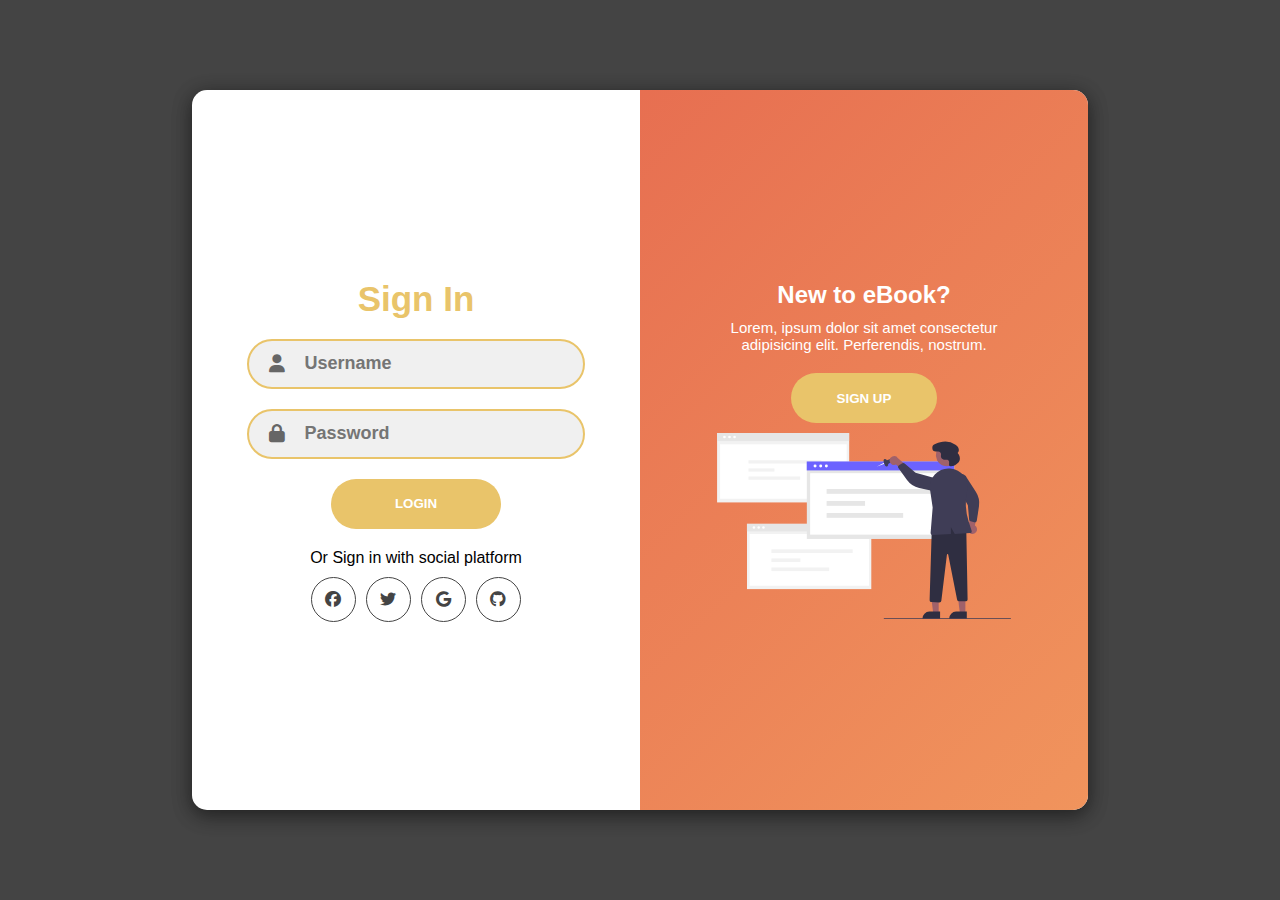
==== login.html @ 214e0504 "first commit" ====
<!DOCTYPE html>
<html lang="en">
  <head>
    <meta charset="UTF-8" />
    <meta name="viewport" content="width=device-width, initial-scale=1.0" />
    <title>Sign In</title>
    <link
      rel="stylesheet"
      href="https://cdnjs.cloudflare.com/ajax/libs/font-awesome/6.6.0/css/all.min.css"
    />
    <link rel="stylesheet" href="./css/style.css" />
  </head>
  <body>
    <div class="container">
      <div class="signIn-signUp">
        <form action="" class="signIn-form">
          <h2 class="title">Sign In</h2>
          <div class="input-field">
            <i class="fas fa-user"></i>
            <input type="text" placeholder="Username" />
          </div>
          <div class="input-field">
            <i class="fas fa-lock"></i>
            <input type="password" placeholder="Password" />
          </div>
          <input type="submit" value="Login" class="btn" />
          <p class="social-text">Or Sign in with social platform</p>
          <div class="social-media">
            <a href="" class="social-icon">
              <i class="fab fa-facebook"></i>
            </a>
            <a href="" class="social-icon">
              <i class="fab fa-twitter"></i>
            </a>
            <a href="" class="social-icon">
              <i class="fab fa-google"></i>
            </a>
            <a href="" class="social-icon">
              <i class="fab fa-github"></i>
            </a>
          </div>
          <p class="account-text">Don't have an account? <a href="#" id="sign-up-btn2">Sign up</a></p>
        </form>
        <form action="" class="signUp-form">
          <h2 class="title">Sign Up</h2>
          <div class="input-field">
            <i class="fas fa-user"></i>
            <input type="text" placeholder="Username" />
          </div>
          <div class="input-field">
            <i class="fas fa-envelope"></i>
            <input type="text" placeholder="Email" />
          </div>
          <div class="input-field">
            <i class="fas fa-lock"></i>
            <input type="password" placeholder="Password" />
          </div>
          <input type="submit" value="Sign Up" class="btn" />
          <p class="social-text">Or Sign in with social platform</p>
          <div class="social-media">
            <a href="" class="social-icon">
              <i class="fab fa-facebook"></i>
            </a>
            <a href="" class="social-icon">
              <i class="fab fa-twitter"></i>
            </a>
            <a href="" class="social-icon">
              <i class="fab fa-google"></i>
            </a>
            <a href="" class="social-icon">
              <i class="fab fa-github"></i>
            </a>
          </div>
          <p class="account-text">Already have an account? <a href="#" id="sign-in-btn2" class="sign-in-text">Sign in</a></p>
        </form>
      </div>
      <div class="panels-container">
        <div class="panel left-panel">
          <div class="content">
            <h3>Member of eBook?</h3>
            <p>
              Lorem, ipsum dolor sit amet consectetur adipisicing elit.
              Perferendis, nostrum.
            </p>
            <button class="btn" id="sign-in-btn">Sign in</button>
          </div>
          <img src="./images/sigin-book.svg" alt="" class="image">
        </div>
        <div class="panel right-panel">
          <div class="content">
            <h3>New to eBook?</h3>
            <p>
              Lorem, ipsum dolor sit amet consectetur adipisicing elit.
              Perferendis, nostrum.
            </p>
            <button class="btn" id="sign-up-btn">Sign up</button>
          </div>
          <img src="./images/signup-book.svg" alt="" class="image">
        </div>
      </div>
    </div>

    <script src="./js/app.js"></script>
  </body>
</html>
---- css/style.css ----
* {
  margin: 0;
  padding: 0;
  box-sizing: border-box;
  font-family: "Unbounded", sans-serif;
}

body {
  display: flex;
  align-items: center;
  justify-content: center;
  min-height: 100vh;
  background: #444;
}

.container {
  position: relative;
  width: 70vw;
  height: 80vh;
  background-color: #fff;
  border-radius: 15px;
  box-shadow: 0 4px 20px 0 rgba(0, 0, 0, 0.3), 0 6px 20px 0 rgba(0, 0, 0, 0.3);
  overflow: hidden;
}

.container::before {
  content: "";
  position: absolute;
  top: 0;
  left: -50%;
  width: 100%;
  height: 100%;
  background: linear-gradient(-45deg, #f4a261, #e76f51);
  z-index: 6;
  transform: translateX(100%);
  transition: 1s ease-in-out;
}

.signIn-signUp {
  position: absolute;
  top: 0;
  left: 0;
  width: 100%;
  height: 100%;
  display: flex;
  align-items: center;
  justify-content: space-around;
  z-index: 5;
}

form {
  display: flex;
  align-items: center;
  justify-content: center;
  flex-direction: column;
  width: 40%;
  min-width: 238px;
  padding: 0 10px;
}

form.signIn-form {
  opacity: 1;
  transition: 0.5s ease-in-out;
  transition-delay: 1s;
}

form.signUp-form {
  opacity: 0;
  transition: 0.5s ease-in-out;
  transition-delay: 1s;
}

.title {
  font-size: 35px;
  color: #e9c46a;
  margin-bottom: 10px;
}

.input-field {
  width: 100%;
  height: 50px;
  background: #f0f0f0;
  margin: 10px 0;
  border: 2px solid #e9c46a;
  border-radius: 50px;
  display: flex;
  align-items: center;
}

.input-field i {
  flex: 1;
  text-align: center;
  color: #666;
  font-size: 18px;
}

.input-field input {
  flex: 5;
  background: none;
  border: none;
  outline: none;
  width: 100%;
  font-size: 18px;
  font-weight: 600;
  color: #444;
}

.btn {
  width: 50%;
  height: 50px;
  border: none;
  border-radius: 50px;
  background: #e9c46a;
  color: #fff;
  font-weight: 600;
  margin: 10px 0;
  text-transform: uppercase;
  cursor: pointer;
}

.btn:hover {
  background: #e9c46a;
}

.social-text {
  margin: 10px 0;
  font-size: 16px;
}

.social-media {
  display: flex;
  justify-content: center;
}

.social-icon {
  height: 45px;
  width: 45px;
  display: flex;
  align-items: center;
  justify-content: center;
  color: #444;
  border: 1px solid #444;
  border-radius: 50px;
  margin: 0 5px;
}

a {
  text-decoration: none;
}

.social-icon:hover {
  color: #e9c46a;
  border-color: #e9c46a;
}

.panels-container {
  position: absolute;
  top: 0;
  left: 0;
  width: 100%;
  height: 100%;
  display: flex;
  align-items: center;
  justify-content: space-around;
}

.panel {
  z-index: 6;
  display: flex;
  flex-direction: column;
  align-items: center;
  justify-content: space-around;
  width: 35%;
  min-width: 238px;
  padding: 0 10px;
  text-align: center;
}

.content {
  color: #fff;
  transition: 1.1s ease-in-out;
  transition-delay: 0.5s;
}

.panel h3 {
  font-size: 24px;
  font-weight: 600;
}

.panel p {
  font-size: 15px;
  padding: 10px 0;
}

.image {
  width: 100%;
  transition: 1.1s ease-in-out;
  transition-delay: 0.4s;
}

.left-panel {
  pointer-events: none;
}

.left-panel .image,
.left-panel .content {
  transform: translateX(-200%);
}
.right-panel .image,
.right-panel .content {
  transform: translateX(0);
}

.account-text {
  display: none;
}

/*animation*/

.container.sign-up-mode::before {
  transform: translateX(0);
}

.container.sign-up-mode .right-panel .image,
.container.sign-up-mode .right-panel .content {
  transform: translateX(200%);
}

.container.sign-up-mode .left-panel .image,
.container.sign-up-mode .left-panel .content {
  transform: translateX(0);
}

.container.sign-up-mode form.signIn-form {
  opacity: 0;
}

.container.sign-up-mode form.signUp-form {
  opacity: 1;
}

.container.sign-up-mode .right-panel {
  pointer-events: none;
}

.container.sign-up-mode .left-panel {
  pointer-events: all;
}

/*responsive*/

@media (max-width: 779px) {
  .container {
    width: 100vw;
    height: 100vh;
  }
}

@media (max-width: 635px) {
  .container::before {
    display: none;
  }

  form {
    width: 80%;
  }

  form.signUp-form {
    display: none;
  }

  .container.sign-up-mode2 form.signUp-form {
    display: flex;
    opacity: 1;
  }

  .container.sign-up-mode2 form.signIn-form {
    display: none;
  }

  .panels-container {
    display: none;
  }

  .account-text {
    display: initial;
    margin-top: 30px;
  }
}

@media (max-width: 320px) {
  form {
    width: 90%;
  }
}
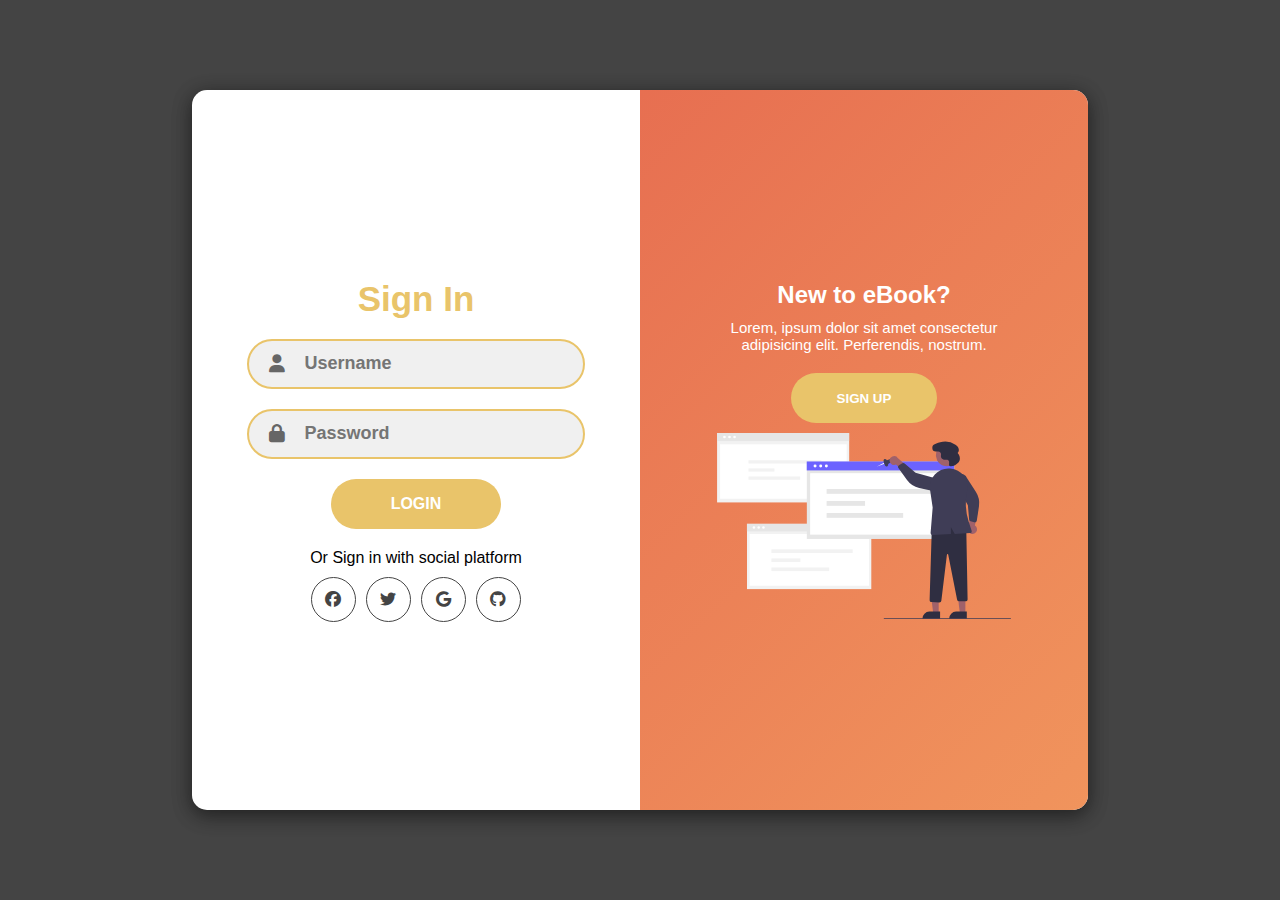
==== commit a3d374e3: "nambah profile" ====
--- a/login.html
+++ b/login.html
@@ -23,7 +23,7 @@
             <i class="fas fa-lock"></i>
             <input type="password" placeholder="Password" />
           </div>
-          <input type="submit" value="Login" class="btn" />
+          <a href="index2.html" class="btn2">Login</a>
           <p class="social-text">Or Sign in with social platform</p>
           <div class="social-media">
             <a href="" class="social-icon">
@@ -71,7 +71,7 @@
               <i class="fab fa-github"></i>
             </a>
           </div>
-          <p class="account-text">Already have an account? <a href="#" id="sign-in-btn2" class="sign-in-text">Sign in</a></p>
+          <p class="account-text">Already have an account? <a href="#" id="sign-in-btn2" class="sign-in">Sign in</a></p>
         </form>
       </div>
       <div class="panels-container">
--- a/css/style.css
+++ b/css/style.css
@@ -121,6 +121,24 @@
 .btn:hover {
   background: #e9c46a;
 }
+.btn2 {
+  width: 50%;
+  height: 50px;
+  border: none;
+  border-radius: 50px;
+  background: #e9c46a;
+  color: #fff;
+  font-weight: 600;
+  margin: 10px 0;
+  text-transform: uppercase;
+  text-align: center;
+  cursor: pointer;
+  align-items: center;
+  display: flex;
+  justify-content: center;
+}
+
+
 
 .social-text {
   margin: 10px 0;
